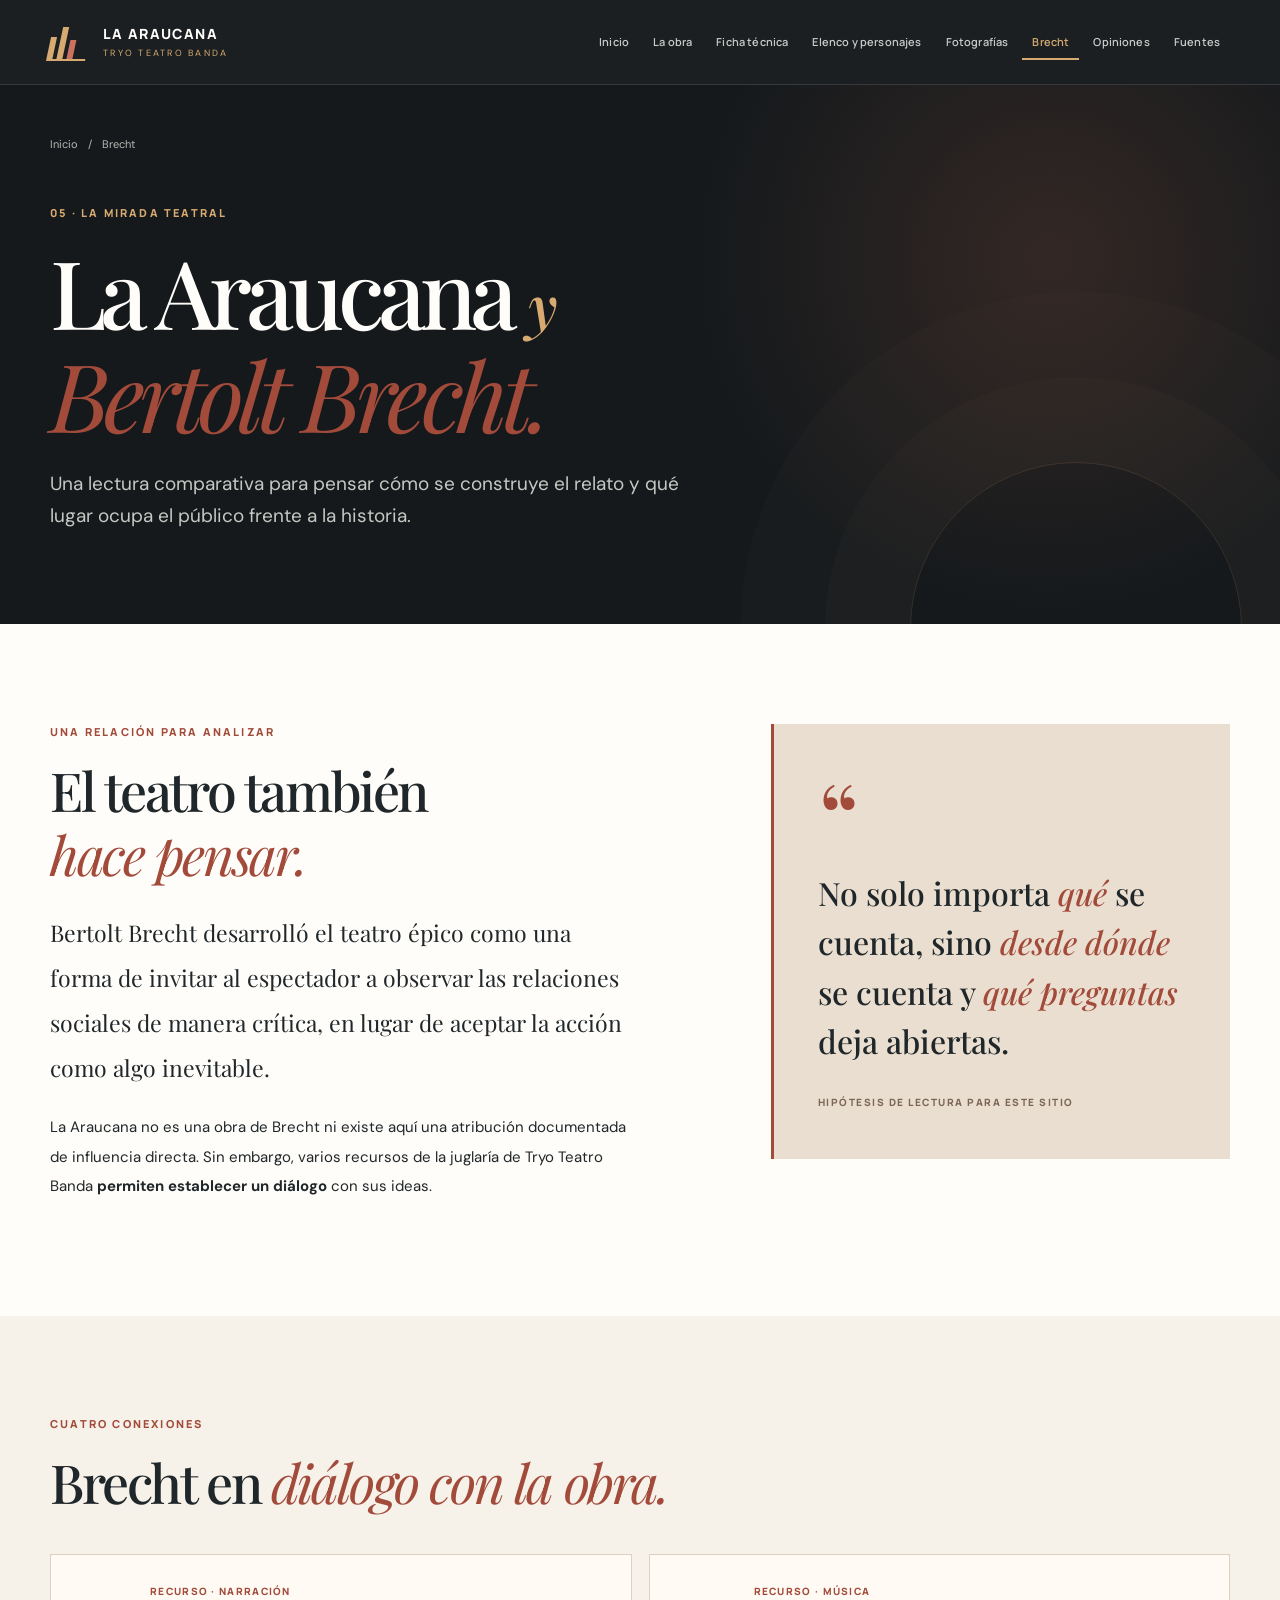
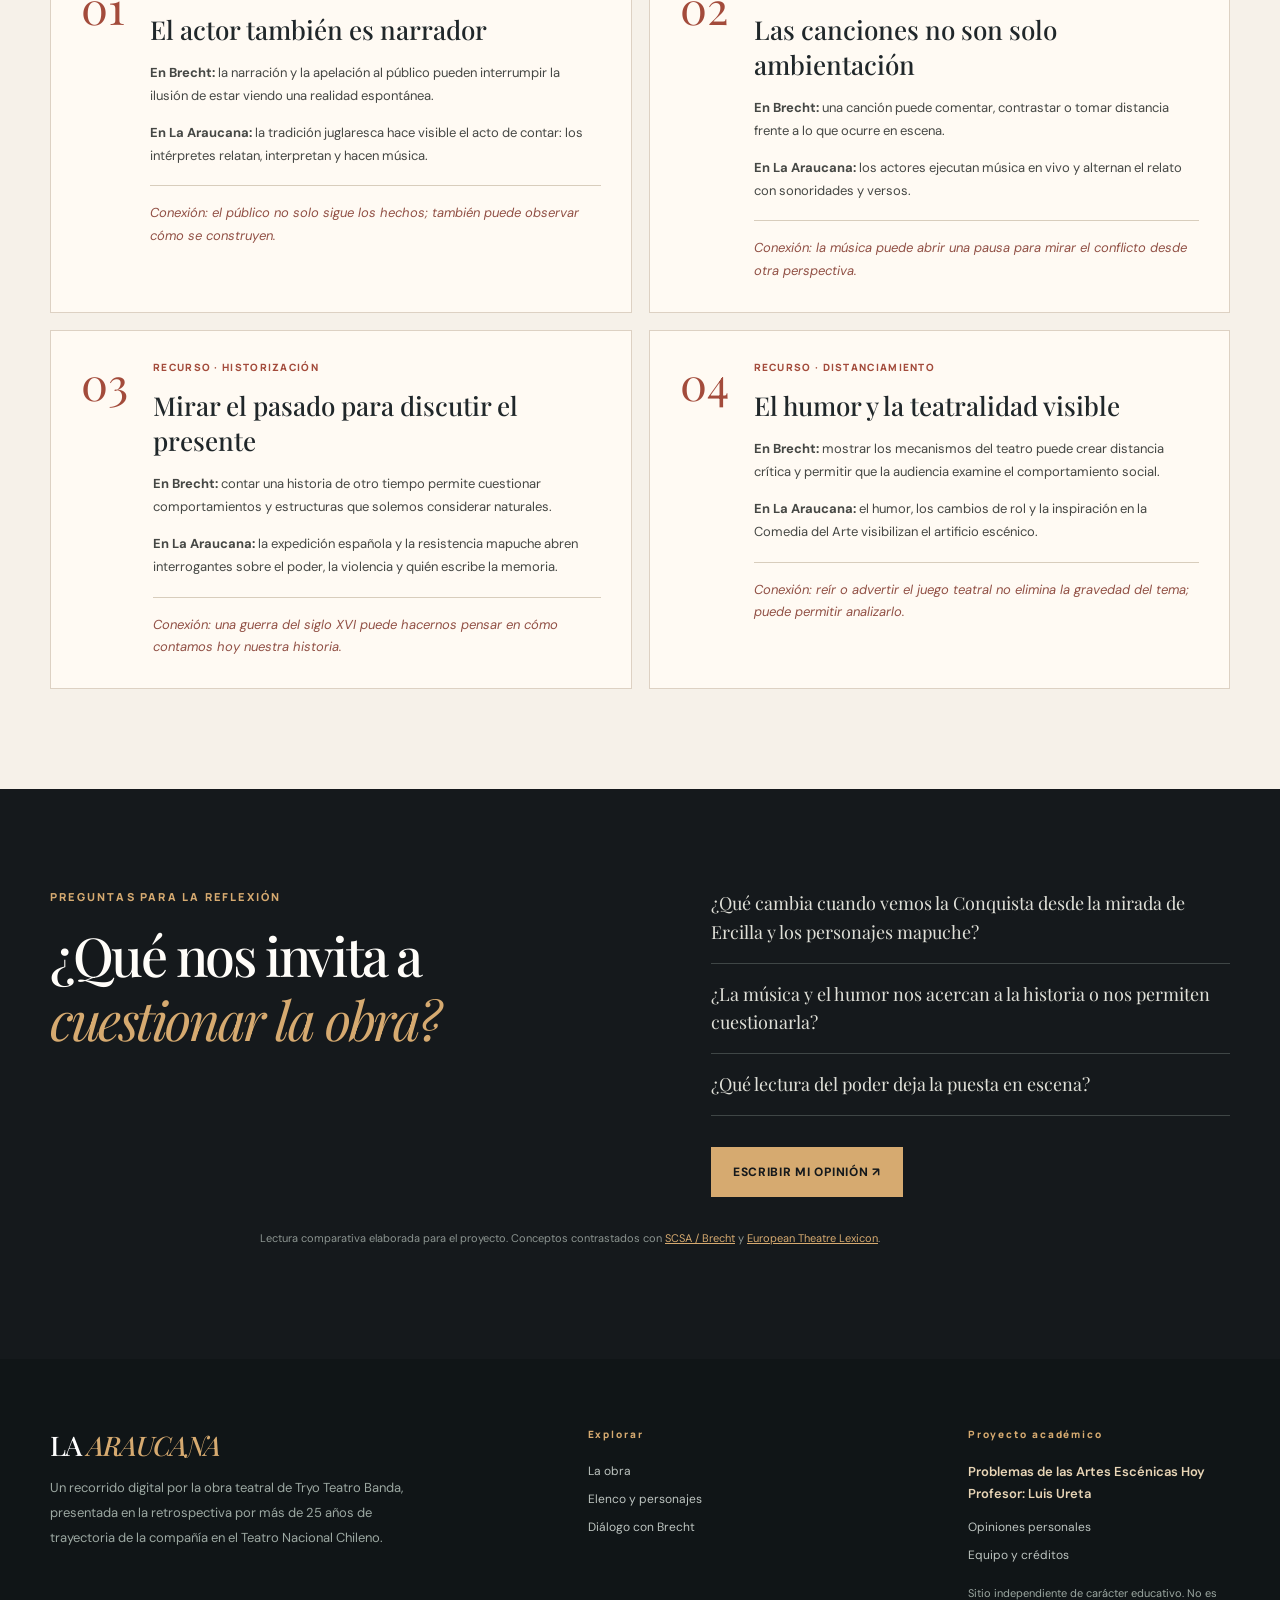
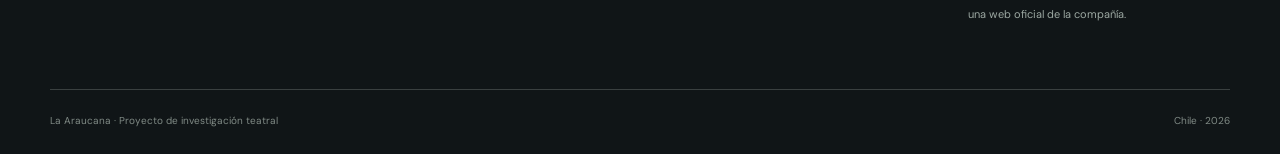
==== brecht.html @ 168eae2e "Initial commit via Netlify [skip ci]" ====
<!DOCTYPE html>
<html lang="es-CL">
<head>
  <meta charset="utf-8"><meta name="viewport" content="width=device-width, initial-scale=1">
  <meta name="description" content="Comparación entre La Araucana, la juglaría contemporánea y el teatro épico de Bertolt Brecht.">
  <meta name="theme-color" content="#15191c">
  <title>La obra y Brecht · La Araucana | Tryo Teatro Banda</title>
  <link rel="icon" href="assets/favicon.svg" type="image/svg+xml">
  <link rel="preconnect" href="https://fonts.googleapis.com">
  <link rel="preconnect" href="https://fonts.gstatic.com" crossorigin>
  <link href="https://fonts.googleapis.com/css2?family=DM+Sans:wght@400;500;600;700&family=Manrope:wght@400;500;600;700;800&family=Playfair+Display:wght@400;500;600;700;800&display=swap" rel="stylesheet">
  <link rel="stylesheet" href="css/styles.css">
</head>
<body data-page="brecht">
  <div class="scroll-progress" id="progress"></div>
  <a href="#principal" class="skip">Saltar al contenido</a>
  <header class="topbar">
    <div class="topbar-inner wrap">
      <a class="brand" href="index.html" aria-label="La Araucana, volver a inicio"><span class="mark" aria-hidden="true"><span></span><span></span><span></span></span><span class="brand-text"><strong>LA ARAUCANA</strong><small>TRYO TEATRO BANDA</small></span></a>
      <button class="menu-toggle" aria-label="Abrir navegación" aria-expanded="false" aria-controls="site-nav"><span></span><span></span><span></span></button>
      <nav class="site-nav" id="site-nav" aria-label="Navegación principal"><a href="index.html" class="nav-link ">Inicio</a><a href="obra.html" class="nav-link ">La obra</a><a href="ficha.html" class="nav-link ">Ficha técnica</a><a href="elenco.html" class="nav-link ">Elenco y personajes</a><a href="galeria.html" class="nav-link ">Fotografías</a><a href="brecht.html" class="nav-link is-active">Brecht</a><a href="opiniones.html" class="nav-link ">Opiniones</a><a href="fuentes.html" class="nav-link ">Fuentes</a></nav>
    </div>
  </header>
  <main id="principal">
<section class="page-banner"><div class="wrap"><div class="breadcrumb"><a href="index.html">Inicio</a><span>/</span> Brecht</div><div class="kicker gold">05 · LA MIRADA TEATRAL</div><h1 class="page-title">La Araucana <span class="small-and">y</span><br><em>Bertolt Brecht.</em></h1><p class="page-intro">Una lectura comparativa para pensar cómo se construye el relato y qué lugar ocupa el público frente a la historia.</p></div></section>
<section class="section section-light"><div class="wrap content-2col"><div><div class="kicker">UNA RELACIÓN PARA ANALIZAR</div><h2 class="display">El teatro también<br><em>hace pensar.</em></h2><p class="large-copy">Bertolt Brecht desarrolló el teatro épico como una forma de invitar al espectador a observar las relaciones sociales de manera crítica, en lugar de aceptar la acción como algo inevitable.</p><p>La Araucana no es una obra de Brecht ni existe aquí una atribución documentada de influencia directa. Sin embargo, varios recursos de la juglaría de Tryo Teatro Banda <strong>permiten establecer un diálogo</strong> con sus ideas.</p></div><div class="quote-panel"><div class="quote-glyph">“</div><p>No solo importa <em>qué</em> se cuenta, sino <em>desde dónde</em> se cuenta y <em>qué preguntas</em> deja abiertas.</p><span>HIPÓTESIS DE LECTURA PARA ESTE SITIO</span></div></div></section>
<section class="section section-parchment"><div class="wrap"><div class="kicker">CUATRO CONEXIONES</div><h2 class="display">Brecht en <em>diálogo con la obra.</em></h2><div class="brecht-stack">
<article class="brecht-card"><div class="brecht-index">01</div><div><div class="tag">RECURSO · NARRACIÓN</div><h3>El actor también es narrador</h3><p><strong>En Brecht:</strong> la narración y la apelación al público pueden interrumpir la ilusión de estar viendo una realidad espontánea.</p><p><strong>En La Araucana:</strong> la tradición juglaresca hace visible el acto de contar: los intérpretes relatan, interpretan y hacen música.</p><div class="interpretation">Conexión: el público no solo sigue los hechos; también puede observar cómo se construyen.</div></div></article>
<article class="brecht-card"><div class="brecht-index">02</div><div><div class="tag">RECURSO · MÚSICA</div><h3>Las canciones no son solo ambientación</h3><p><strong>En Brecht:</strong> una canción puede comentar, contrastar o tomar distancia frente a lo que ocurre en escena.</p><p><strong>En La Araucana:</strong> los actores ejecutan música en vivo y alternan el relato con sonoridades y versos.</p><div class="interpretation">Conexión: la música puede abrir una pausa para mirar el conflicto desde otra perspectiva.</div></div></article>
<article class="brecht-card"><div class="brecht-index">03</div><div><div class="tag">RECURSO · HISTORIZACIÓN</div><h3>Mirar el pasado para discutir el presente</h3><p><strong>En Brecht:</strong> contar una historia de otro tiempo permite cuestionar comportamientos y estructuras que solemos considerar naturales.</p><p><strong>En La Araucana:</strong> la expedición española y la resistencia mapuche abren interrogantes sobre el poder, la violencia y quién escribe la memoria.</p><div class="interpretation">Conexión: una guerra del siglo XVI puede hacernos pensar en cómo contamos hoy nuestra historia.</div></div></article>
<article class="brecht-card"><div class="brecht-index">04</div><div><div class="tag">RECURSO · DISTANCIAMIENTO</div><h3>El humor y la teatralidad visible</h3><p><strong>En Brecht:</strong> mostrar los mecanismos del teatro puede crear distancia crítica y permitir que la audiencia examine el comportamiento social.</p><p><strong>En La Araucana:</strong> el humor, los cambios de rol y la inspiración en la Comedia del Arte visibilizan el artificio escénico.</p><div class="interpretation">Conexión: reír o advertir el juego teatral no elimina la gravedad del tema; puede permitir analizarlo.</div></div></article>
</div></div></section>
<section class="section section-dark"><div class="wrap analysis-banner"><div><div class="kicker gold">PREGUNTAS PARA LA REFLEXIÓN</div><h2 class="display white">¿Qué nos invita a<br><em>cuestionar la obra?</em></h2></div><div class="discussion-questions"><p>¿Qué cambia cuando vemos la Conquista desde la mirada de Ercilla y los personajes mapuche?</p><p>¿La música y el humor nos acercan a la historia o nos permiten cuestionarla?</p><p>¿Qué lectura del poder deja la puesta en escena?</p><a class="button button-gold" href="opiniones.html">Escribir mi opinión ↗</a></div></div><p class="wrap section-footnote">Lectura comparativa elaborada para el proyecto. Conceptos contrastados con <a href="https://k10outline.scsa.wa.edu.au/home/teaching/curriculum-browser/the-arts/arts-overview/glossary/processes-developed-by-brecht" target="_blank" rel="noopener noreferrer">SCSA / Brecht</a> y <a href="https://europeantheatrelexicon.mimesisjournals.com/european_theatre_lexicon_item_detail.php?item_id=122" target="_blank" rel="noopener noreferrer">European Theatre Lexicon</a>.</p></section>
</main>
  <footer class="footer">
    <div class="wrap footer-grid">
      <div><div class="footer-brand">LA <em>ARAUCANA</em></div><p>Un recorrido digital por la obra teatral de Tryo Teatro Banda, presentada en la retrospectiva por más de 25 años de trayectoria de la compañía en el Teatro Nacional Chileno.</p></div>
      <div><div class="footer-eyebrow">Explorar</div><a href="obra.html">La obra</a><a href="elenco.html">Elenco y personajes</a><a href="brecht.html">Diálogo con Brecht</a></div>
      <div><div class="footer-eyebrow">Proyecto académico</div><p class="footer-course">Problemas de las Artes Escénicas Hoy<br>Profesor: Luis Ureta</p><a href="opiniones.html">Opiniones personales</a><a href="fuentes.html#equipo">Equipo y créditos</a><p class="footer-small">Sitio independiente de carácter educativo. No es una web oficial de la compañía.</p></div>
    </div><div class="wrap footer-bottom"><span>La Araucana · Proyecto de investigación teatral</span><span>Chile · 2026</span></div>
  </footer>
  <script defer src="js/main.js"></script>
</body></html>
---- css/styles.css ----
:root{--dark:#15191c;--dark2:#20272a;--dark3:#292e30;--paper:#f6f1e9;--white:#fffdf9;--pale:#ede5d8;--gold:#d6aa70;--red:#a34b3b;--red-light:#cb7160;--ink:#20272a;--muted:#686865;--border:#d8cdbc;--border-dark:#444848;--font-body:'DM Sans',system-ui,-apple-system,sans-serif;--font-heading:'Playfair Display',Georgia,serif;--font-display:'Manrope',system-ui,sans-serif}
*{box-sizing:border-box}html{scroll-behavior:smooth}body{margin:0;font:400 15px/1.75 var(--font-body);color:var(--ink);background:var(--paper);-webkit-font-smoothing:antialiased}a{color:inherit;text-decoration:none}a:focus-visible,button:focus-visible,input:focus-visible,textarea:focus-visible,select:focus-visible{outline:3px solid var(--gold);outline-offset:3px}button,input,textarea,select{font:inherit}button{cursor:pointer}img{max-width:100%;display:block}.wrap{width:min(1180px,calc(100% - 64px));margin-inline:auto}.skip{position:absolute;top:-100px;left:20px;z-index:999;color:#fff;background:var(--red);padding:8px 16px}.skip:focus{top:12px}.scroll-progress{position:fixed;top:0;left:0;height:3px;width:0;background:var(--gold);z-index:9999;pointer-events:none}.topbar{position:sticky;top:0;z-index:100;background:rgba(20,24,27,.97);color:var(--white);border-bottom:1px solid rgba(255,255,255,.12);backdrop-filter:blur(20px)}.topbar-inner{min-height:84px;display:flex;align-items:center;justify-content:space-between;gap:30px}.brand{display:flex;align-items:center;gap:14px;flex-shrink:0}.brand-text{display:flex;flex-direction:column;line-height:1.15;letter-spacing:.09em}.brand-text strong{font-family:var(--font-display);font-weight:800;font-size:14px}.brand-text small{font-size:9px;color:var(--gold);letter-spacing:.25em;margin-top:6px}.mark{height:38px;width:39px;position:relative;display:flex;align-items:flex-end;gap:4px;border-bottom:2px solid var(--gold);transform:skew(-12deg)}.mark span{width:6px;background:var(--gold);height:22px}.mark span:nth-child(2){height:32px}.mark span:nth-child(3){height:19px;background:var(--red-light)}.site-nav{display:flex;gap:4px;align-items:center;flex-wrap:wrap;justify-content:flex-end}.nav-link{font:600 11px/1.2 var(--font-display);padding:11px 10px;letter-spacing:.015em;color:#c8cbc8;transition:.2s}.nav-link:hover,.nav-link.is-active{color:var(--gold)}.nav-link.is-active{box-shadow:inset 0 -2px var(--gold)}.menu-toggle{display:none;background:none;border:0;padding:12px}.menu-toggle span{display:block;background:#f8efe4;width:25px;height:2px;margin:5px}
.section{padding:100px 0}.section-light{background:var(--white)}.section-parchment{background:var(--paper)}.section-dark{background:var(--dark);color:var(--white)}.kicker,.eyebrow{font:800 11px/1.4 var(--font-display);letter-spacing:.2em;text-transform:uppercase;color:var(--red);margin-bottom:19px}.kicker.gold{color:var(--gold)}.display{font:500 clamp(34px,4.2vw,59px)/1.18 var(--font-heading);letter-spacing:-.045em;margin:0 0 26px}.display em,.page-title em{font-weight:400;color:var(--red);font-style:italic}.display.white{color:var(--white)}.display.white em{color:var(--gold)}.lead{font-size:22px;line-height:1.65;font-family:var(--font-heading);margin-top:0}.large-copy{font:400 23px/1.55 var(--font-heading);margin-top:0}.section p{max-width:760px}.section-lead{font-size:17px;line-height:1.8;color:var(--muted);max-width:755px;margin:0 0 35px}.section-dark .section-lead{color:#abb1af}.text-link{display:inline-flex;align-items:center;gap:12px;font-weight:800;font-size:12px;letter-spacing:.08em;text-transform:uppercase;border-bottom:1px solid var(--red);padding-bottom:10px;margin-top:17px}.text-link span{color:var(--red);font-size:20px}.button{display:inline-flex;align-items:center;justify-content:space-between;gap:28px;min-height:50px;padding:13px 21px;font-weight:800;font-size:12px;text-transform:uppercase;letter-spacing:.06em;transition:transform .2s,background .2s;border:1px solid transparent;white-space:nowrap}.button:hover{transform:translateY(-3px)}.button span{font-size:17px}.button-gold{background:var(--gold);color:#15191c}.button-gold:hover{background:#e5c194}.button-red{background:var(--red);color:#fff}.button-red:hover{background:#853a30}.button-outline{color:#fff;border-color:#8b897f;background:transparent}.button-outline:hover{border-color:var(--gold);color:var(--gold)}.fade-up{animation:fadeup .85s ease both;animation-delay:var(--delay,0ms)}@keyframes fadeup{from{transform:translateY(20px);opacity:0}to{transform:none;opacity:1}}
/* HERO */
.hero{background:var(--dark);color:var(--white);overflow:hidden;position:relative}.hero-pattern{position:absolute;inset:0;background:radial-gradient(circle at 70% 41%,rgba(179,86,61,.16),transparent 42%),linear-gradient(90deg,rgba(215,180,125,.028) 1px,transparent 1px);background-size:auto,80px 80px;opacity:.7;pointer-events:none}.hero-grid{position:relative;display:grid;grid-template-columns:1fr .93fr;align-items:center;gap:48px;min-height:690px;padding-top:65px;padding-bottom:80px}.hero-copy{padding:24px 0}.eyebrow{color:var(--gold);display:flex;align-items:center;gap:11px;letter-spacing:.15em;font-size:10px}.line-dot{width:18px;height:2px;background:var(--red-light);display:inline-block}.hero h1{font:400 clamp(66px,8.7vw,123px)/1.04 var(--font-heading);letter-spacing:-.075em;margin:25px 0 29px}.hero h1 em{display:block;font-style:italic;color:var(--gold);font-weight:400}.heading-rule{display:block;width:80px;height:2px;background:var(--red-light);margin-top:35px}.hero-subtitle{font:500 clamp(25px,3vw,36px)/1.4 var(--font-heading);margin:0 0 18px;letter-spacing:-.025em}.hero-subtitle i{color:#e0b883}.hero-text{color:#c4c7c4;font-size:15px;max-width:510px;line-height:1.95}.hero-text strong{color:#fff;font-weight:500}.hero-actions{display:flex;gap:13px;flex-wrap:wrap;margin-top:32px}.hero-meta{display:flex;align-items:center;gap:20px;color:#b9aaa0;font:700 10px var(--font-display);letter-spacing:.11em;margin-top:51px}.meta-divider{height:3px;width:3px;border-radius:50%;background:var(--gold)}.hero-art{min-width:0;align-self:center}.art-frame{height:560px;position:relative;border:1px solid #755c4b;overflow:hidden;background:radial-gradient(ellipse at 60% 38%,#726049 0%,#41342f 30%,#1b2325 70%);box-shadow:24px 24px 0 -12px #262e30,25px 25px 0 -12px #916d4e}.art-frame img{position:absolute;width:100%;height:100%;object-fit:cover;object-position:center;filter:saturate(.75) contrast(1.05)}.art-overlay{position:absolute;inset:0;background:linear-gradient(0deg,rgba(6,9,11,.95),transparent 42%,rgba(6,9,11,.23))}.art-grain{position:absolute;inset:0;background-image:repeating-linear-gradient(90deg,transparent 0,transparent 3px,rgba(255,255,255,.01) 4px);z-index:1;pointer-events:none}.art-vertical{position:absolute;top:30px;left:21px;writing-mode:vertical-rl;transform:rotate(180deg);letter-spacing:.2em;font:700 10px var(--font-display);color:#e4cead;z-index:2}.art-caption{position:absolute;bottom:26px;left:32px;right:20px;font:600 34px/1.2 var(--font-heading);color:#f5eee0;z-index:2}.art-caption span{display:block;font:700 10px var(--font-display);letter-spacing:.18em;color:var(--gold);margin-top:7px}.art-corner{color:#9e9e98;margin-top:25px;font-size:10px}.hero-bottom{position:relative;border-top:1px solid #3c4141}.hero-bottom-inner{display:flex;align-items:center;justify-content:space-between;min-height:62px;color:#9ba09b;font:700 10px var(--font-display);letter-spacing:.18em}.scroll-arrow{color:var(--gold);font-size:23px}.intro-grid{display:grid;grid-template-columns:1fr 1fr;gap:10%;align-items:start}.intro-grid>div:last-child{padding-top:5px}.intro-grid p:not(.lead){color:#646763;line-height:1.95}.section-head{display:flex;align-items:end;justify-content:space-between;gap:20px;margin-bottom:35px}.section-head .display{margin-bottom:0}.side-note{color:#909b9a;font:700 10px var(--font-display);letter-spacing:.12em}.feature-grid{display:grid;grid-template-columns:repeat(4,1fr);gap:12px}.feature-card{border:1px solid #3d4644;padding:27px 23px 24px;min-height:315px;display:flex;flex-direction:column;position:relative;transition:background .2s,border-color .2s,transform .2s}.feature-card:hover{background:#252e2f;border-color:var(--gold);transform:translateY(-4px)}.feature-number{color:#a7aaa4;font:700 11px var(--font-display)}.feature-symbol{display:block;color:var(--gold);font-size:38px;margin-top:23px}.feature-card h3{font:500 23px var(--font-heading);margin:7px 0 7px}.feature-card p{color:#afb6b1;margin:0 0 20px;font-size:13px}.feature-arrow{color:var(--gold);font:700 11px var(--font-display);letter-spacing:.07em;text-transform:uppercase;margin-top:auto}.poster-strip{display:grid;grid-template-columns:1.2fr .8fr;gap:70px;align-items:center}.poster-quote{padding:34px 0;position:relative}.poster-quote>span{position:absolute;font:100px var(--font-heading);color:var(--red);opacity:.45;top:-5px}.poster-quote p{font:500 clamp(27px,4.2vw,60px)/1.25 var(--font-heading);padding-left:15px;position:relative}.poster-quote small{font:800 11px var(--font-display);letter-spacing:.16em;color:var(--red)}.poster-aside{border-left:1px solid var(--border);padding-left:40px}.poster-aside p{line-height:1.85}.muted{color:var(--muted)}
/* PAGE */
.page-banner{background:radial-gradient(circle at 82% 32%,rgba(174,99,71,.20),transparent 32%),var(--dark);color:var(--white);padding:50px 0 91px;position:relative;overflow:hidden}.page-banner:after{content:"";position:absolute;width:330px;height:330px;border:1px solid rgba(214,170,112,.16);border-radius:50%;right:3%;bottom:-170px;box-shadow:0 0 0 85px rgba(214,170,112,.024),0 0 0 170px rgba(214,170,112,.017);pointer-events:none}.breadcrumb{font-size:11px;color:#b5b9b4;display:flex;gap:10px;align-items:center;margin-bottom:51px}.breadcrumb a:hover{color:var(--gold)}.page-title{font:500 clamp(55px,7.4vw,100px)/1.09 var(--font-heading);letter-spacing:-.065em;margin:0 0 22px;max-width:970px}.accent-dot{color:var(--gold)}.small-and{font-style:italic;color:var(--gold);font-size:.65em}.page-intro{font:400 19px/1.7 var(--font-body);max-width:660px;color:#c4c9c3;margin:0}.content-2col{display:grid;grid-template-columns:1.06fr .84fr;gap:12%;align-items:start}.content-2col p{line-height:1.95}.info-panel{background:#f4ebdd;padding:37px 35px;border-top:3px solid var(--red);box-shadow:12px 12px 0 #e6dac8}.panel-title{font:800 11px var(--font-display);letter-spacing:.19em;color:var(--red);margin-bottom:20px}.fact-row{display:flex;justify-content:space-between;gap:20px;padding:14px 0;border-bottom:1px solid #d4c6b7}.fact-row span{font-size:12px;color:#7b736b;max-width:44%}.fact-row strong{font-size:13px;font-weight:700;text-align:right;max-width:58%}.inline-source{font-size:11px;color:var(--red);display:block;margin-top:25px}.timeline{max-width:920px;margin:56px auto 0;border-left:1px solid #c8b5a2}.timeline-item{display:grid;grid-template-columns:90px 1fr;gap:20px;margin-left:-27px;margin-bottom:38px}.timeline-item:last-child{margin-bottom:0}.time-point{height:53px;width:53px;display:grid;place-items:center;border-radius:50%;background:var(--red);color:#fff;font:800 13px var(--font-display)}.timeline-item h3{margin:0 0 7px;font:500 24px var(--font-heading)}.timeline-item p{margin:0;color:#64645d}.three-grid{display:grid;grid-template-columns:repeat(3,1fr);gap:16px;margin-top:42px}.dark-tile{border-top:1px solid #79634a;padding:28px 20px 10px 0}.dark-tile>span{font-size:12px;font-weight:700;color:var(--gold)}.dark-tile h3{font:500 29px var(--font-heading);margin:18px 0 12px}.dark-tile p{color:#afb6b1;line-height:1.8}.end-cta{border-top:1px solid #3f4444;margin-top:52px;padding-top:30px;display:flex;align-items:center;justify-content:space-between;gap:20px}.end-cta>span{font:400 22px var(--font-heading)}
/* FICHA */
.stats-grid{display:grid;grid-template-columns:repeat(4,1fr);gap:14px}.stat-card{background:var(--paper);border-top:3px solid var(--red);padding:26px 22px;min-height:160px}.stat-card span,.stat-card small{display:block;font:700 10px var(--font-display);letter-spacing:.1em;color:var(--muted)}.stat-card strong{display:block;font:500 clamp(22px,2.1vw,32px) var(--font-heading);margin:14px 0 9px}.stat-card small{line-height:1.6;letter-spacing:0}.credits-grid{display:grid;grid-template-columns:repeat(2,1fr);gap:13px;margin-top:37px}.credit-box{border:1px solid var(--border);background:rgba(255,255,255,.3);min-height:127px;padding:25px 24px}.credit-box span{display:block;font:800 10px var(--font-display);letter-spacing:.16em;color:var(--red);margin-bottom:13px}.credit-box strong{font:500 21px/1.5 var(--font-heading)}.source-note{margin-top:30px;border-left:3px solid var(--red);padding:15px 18px;background:#e9dfd1;font-size:13px;line-height:1.8;color:#625e58}.source-note a{color:var(--red);text-decoration:underline;text-underline-offset:3px}.tech-grid{display:grid;grid-template-columns:repeat(4,1fr);gap:13px;margin-top:38px}.tech-card{background:#232a2c;padding:28px 22px;border:1px solid #3d4140}.tech-icon{font:32px var(--font-heading);color:var(--gold)}.tech-card h3{font:500 22px var(--font-heading);margin:21px 0 10px}.tech-card p{font-size:13px;color:#b8bfba}.section-footnote{color:#8c9591;font-size:11px;margin-top:32px}.section-footnote a{color:var(--gold);text-decoration:underline}
/* ELENCO */
.performer-grid{display:grid;grid-template-columns:repeat(5,minmax(0,1fr));gap:12px}.performer-card{background:var(--paper);padding:22px 16px 27px;border-bottom:3px solid var(--red);min-height:258px}.performer-monogram{width:70px;height:70px;border-radius:50%;background:#e9d6c1;display:grid;place-items:center;font:500 25px var(--font-heading);color:#905043;margin-bottom:26px}.performer-tag{font:800 9px var(--font-display);letter-spacing:.12em;color:var(--red)}.performer-card h3{font:500 22px/1.3 var(--font-heading);margin:10px 0}.performer-card p{font-size:12px;color:var(--muted)}.character-grid{display:grid;grid-template-columns:repeat(2,1fr);gap:13px;margin-top:33px}.character-card{border:1px solid var(--border);display:flex;gap:22px;padding:27px;background:rgba(255,255,255,.35)}.char-number{font:500 29px var(--font-heading);color:var(--red);opacity:.75;min-width:38px}.char-role{color:var(--red);font:800 10px var(--font-display);letter-spacing:.1em;text-transform:uppercase}.character-card h3{font:500 27px var(--font-heading);margin:7px 0}.character-card p{font-size:13px;color:#64645d;margin:0}.small-muted{color:var(--muted);font-size:12px;margin-top:27px}.small-muted a{color:var(--red);text-decoration:underline}.centered-cta{text-align:center}.centered-cta p{max-width:650px;margin:0 auto 28px;color:#b9c1ba}.centered-cta .display{margin-bottom:22px}
/* PHOTOS */
.gallery-grid{display:grid;grid-template-columns:1.2fr 1fr;gap:25px;margin-top:38px}.gallery-figure{margin:0;min-width:0}.gallery-button{background:none;border:0;padding:0;display:block;width:100%;text-align:left}.photo-wrap{position:relative;overflow:hidden;background:radial-gradient(circle at 65% 35%,#776148,#2a2a29 70%);height:385px}.gallery-featured .photo-wrap{height:385px}.photo-wrap img{height:100%;width:100%;object-fit:cover;transition:transform .3s}.gallery-button:hover img{transform:scale(1.04)}.zoom-corner{position:absolute;bottom:0;right:0;background:var(--gold);padding:13px 19px;font:800 10px var(--font-display);letter-spacing:.12em;color:var(--dark)}.gallery-figure figcaption{display:flex;flex-direction:column;gap:5px;padding:19px 0}.gallery-figure figcaption span{font:800 11px var(--font-display);color:var(--red);letter-spacing:.12em}.gallery-figure figcaption strong{font:500 22px var(--font-heading)}.gallery-figure figcaption small{font-size:11px;color:#746d64;line-height:1.7}.gallery-figure figcaption a{color:var(--red);text-decoration:underline}.resource-grid{display:grid;grid-template-columns:repeat(3,1fr);gap:13px;margin-top:38px}.resource-card{background:#fffaf1;padding:26px;border:1px solid var(--border);transition:transform .2s,border-color .2s}.resource-card:hover{transform:translateY(-3px);border-color:var(--red)}.resource-card span{font:800 10px var(--font-display);letter-spacing:.12em;color:var(--red)}.resource-card h3{font:500 25px var(--font-heading);margin:24px 0 10px}.resource-card p{font-size:13px;color:var(--muted);min-height:65px}.resource-card strong{font-size:12px;color:var(--red)}.lightbox[hidden]{display:none}.lightbox{position:fixed;inset:0;background:rgba(0,0,0,.94);z-index:500;display:flex;flex-direction:column;align-items:center;justify-content:center;padding:6vh 5vw}.lightbox img{max-height:75vh;max-width:90vw;object-fit:contain;box-shadow:0 0 0 1px #4a4a47}.lightbox-caption{color:#f6e9d8;text-align:center;margin-top:18px;max-width:640px;font-size:12px}.lightbox-close{position:absolute;right:27px;top:20px;background:transparent;color:#fff;border:1px solid #747474;width:40px;height:40px}
/* BRECHT */
.quote-panel{background:#e9decf;padding:45px 44px;border-left:3px solid var(--red)}.quote-glyph{color:var(--red);font:100px/0.6 var(--font-heading);margin-top:17px}.quote-panel p{font:500 clamp(22px,2.6vw,32px)/1.55 var(--font-heading);margin:22px 0}.quote-panel p em{color:var(--red)}.quote-panel span{font:800 10px var(--font-display);letter-spacing:.15em;color:#7c6658}.brecht-stack{display:grid;grid-template-columns:repeat(2,1fr);gap:17px;margin-top:40px}.brecht-card{display:flex;align-items:flex-start;gap:25px;background:#fffaf3;padding:29px 30px;border:1px solid #ddd1c3}.brecht-index{font:400 45px var(--font-heading);color:var(--red);line-height:1}.tag{font:800 10px var(--font-display);letter-spacing:.13em;color:var(--red)}.brecht-card h3{font:500 26px var(--font-heading);margin:14px 0}.brecht-card p{font-size:13px;line-height:1.8;color:#454744}.interpretation{border-top:1px solid var(--border);padding-top:16px;margin-top:18px;color:#915045;font-size:13px;font-style:italic}.analysis-banner{display:grid;grid-template-columns:1fr 1fr;gap:12%}.discussion-questions p{font:400 18px/1.6 var(--font-heading);padding:0 0 16px;border-bottom:1px solid #3f4646;margin:0 0 16px;color:#e0e0d8}.discussion-questions .button{margin-top:15px}
/* OPINIONS */
.opinion-top{display:grid;grid-template-columns:1.1fr .65fr;gap:12%;align-items:center;margin-bottom:40px}.opinion-side{background:#f0e4d7;padding:28px 32px;border-left:3px solid var(--red)}.opinion-side-num{color:var(--red);font-size:35px}.opinion-side strong{font:500 21px var(--font-heading)}.opinion-side p{font-size:13px;color:var(--muted)}.opinion-workspace{display:grid;grid-template-columns:1.1fr .75fr;gap:18px;align-items:start}.opinion-form{background:var(--paper);border:1px solid var(--border);padding:36px}.form-heading{display:flex;align-items:center;gap:14px;margin-bottom:22px}.number-round{width:35px;height:35px;display:grid;place-items:center;background:var(--red);color:#fff;font-size:11px;font-weight:800;border-radius:50%}.form-heading h3{font:500 27px var(--font-heading);margin:0}.opinion-form label{display:block;font-size:12px;font-weight:800;margin:18px 0 8px;color:#383c3a}.opinion-form input,.opinion-form select,.opinion-form textarea{width:100%;background:#fffdfa;color:#262928;border:1px solid #cfc1b0;border-radius:0;padding:13px 14px;outline-offset:-1px}.opinion-form textarea{resize:vertical;min-height:175px}.form-bottom{display:flex;justify-content:space-between;align-items:center;gap:12px;margin-top:17px}.form-bottom span{font-size:11px;color:var(--muted)}.form-status{font-size:12px;color:#476a4b;min-height:20px}.opinion-steps{padding:35px;background:#20272a;color:#fff}.opinion-steps h3{font:500 26px/1.35 var(--font-heading)}.opinion-steps ol{padding-left:23px}.opinion-steps li{padding:11px 0;color:#d5d6d2;border-bottom:1px solid #3e4545;font-size:13px}.important-box{margin-top:29px;background:#32383a;border-left:2px solid var(--gold);padding:17px}.important-box strong{color:var(--gold);font-size:12px}.important-box p{font-size:12px;color:#bec4be;margin:8px 0 0}.published-heading{margin:95px 0 24px;display:flex;justify-content:space-between;align-items:end;gap:30px}.published-heading .display{margin:0}.editor-toolbar{display:flex;gap:8px;flex-wrap:wrap;justify-content:end}.mini-button{padding:10px 13px;border:1px solid #c5b5a2;background:transparent;color:#3b3e3e;font-weight:700;font-size:11px}.mini-button:hover{background:#f2e2d0}.mini-dark{background:#303c3f;border-color:#303c3f;color:white}.mini-dark:hover{background:#4b5758}.mini-label{display:inline-flex;align-items:center;cursor:pointer}.opinion-cards{display:grid;grid-template-columns:repeat(2,minmax(0,1fr));gap:17px}.opinion-card{padding:29px;background:var(--paper);border:1px solid #d8ccbf;position:relative;min-height:222px}.opinion-card.placeholder{border:1px dashed #c7b5a1;background:transparent}.opinion-number{font:800 10px var(--font-display);color:var(--red);letter-spacing:.16em}.opinion-card h3{font:500 24px var(--font-heading);margin:16px 0 8px}.opinion-card p{font-size:13px;white-space:pre-wrap;overflow-wrap:anywhere;margin:14px 0}.opinion-card .topic{font:800 10px var(--font-display);color:#9a5648;letter-spacing:.1em;text-transform:uppercase}.opinion-actions{display:flex;gap:9px;margin-top:17px}.opinion-actions button{background:none;border:none;border-bottom:1px solid var(--red);padding:0;font-size:11px;color:var(--red)}.opinion-card.placeholder p{color:#8f8274}.privacy-note{font-size:12px;color:var(--muted);margin-top:19px}
/* SOURCES */
.sources-list{margin-top:40px}.source-item{display:grid;grid-template-columns:70px 1fr;gap:15px;padding:22px 10px;border-bottom:1px solid var(--border)}.source-item>span{font:500 26px var(--font-heading);color:var(--red)}.source-item strong{font:500 21px var(--font-heading)}.source-item p{font-size:13px;color:var(--muted);margin:5px 0}.source-item a{color:var(--red);font-size:12px;font-weight:800}.two-notes{display:grid;grid-template-columns:1fr 1fr;gap:45px;margin-top:30px}.two-notes p{line-height:1.9;color:#c2c6c0}.two-notes strong{color:var(--gold)}
/* FOOTER */
.footer{background:#101517;color:#bdc4c0;padding:68px 0 25px}.footer-grid{display:grid;grid-template-columns:1.6fr 1fr 1fr;gap:10%}.footer-brand{font:500 27px var(--font-heading);letter-spacing:-.04em;color:#fff}.footer-brand em{color:var(--gold)}.footer-grid p{font-size:13px;line-height:1.9;color:#9ca8a2;max-width:365px}.footer-eyebrow{color:var(--gold);font:800 10px var(--font-display);letter-spacing:.19em;margin-bottom:20px}.footer-grid a{display:block;font-size:12px;margin:7px 0}.footer-grid a:hover{color:var(--gold)}.footer-grid .footer-small{font-size:11px;margin-top:17px}.footer-bottom{border-top:1px solid #3a4040;margin-top:53px;padding-top:22px;display:flex;align-items:center;justify-content:space-between;gap:15px;font-size:10px;color:#808b86}
/* graceful fallback image indicator */
.img-failed{opacity:.08!important}.photo-wrap:has(.img-failed):after{content:'Fotografía disponible en la fuente original ↗';position:absolute;left:20px;top:40%;color:#faedd7;font:500 20px var(--font-heading);max-width:220px;pointer-events:none}.art-frame:has(.img-failed):after{content:'LA ARAUCANA';position:absolute;left:12%;top:38%;font:500 50px var(--font-heading);color:#d0ac79;opacity:.25;pointer-events:none}
@media(max-width:1130px){.topbar-inner{gap:15px}.nav-link{font-size:10px;padding:10px 7px}.hero-grid{gap:35px}.hero h1{font-size:clamp(60px,8vw,100px)}.feature-grid,.tech-grid{grid-template-columns:repeat(2,1fr)}.performer-grid{grid-template-columns:repeat(3,1fr)}}
@media(max-width:850px){.wrap{width:min(100% - 40px,700px)}.topbar-inner{min-height:70px}.menu-toggle{display:block}.site-nav{display:none;position:absolute;top:70px;left:0;right:0;padding:15px 20px 22px;background:#171b1e;border-top:1px solid #3a3f3f;box-shadow:0 14px 30px #0006;flex-direction:column;align-items:stretch}.site-nav.open{display:flex}.nav-link{font-size:13px;padding:12px 9px}.nav-link.is-active{box-shadow:inset 3px 0 var(--gold)}.hero-grid{grid-template-columns:1fr;min-height:auto;padding-top:54px;padding-bottom:55px}.hero h1{font-size:clamp(70px,11vw,100px)}.hero-art{max-width:580px}.art-frame{height:410px}.hero-meta{margin-top:30px}.intro-grid,.content-2col,.poster-strip,.analysis-banner,.opinion-top,.opinion-workspace{grid-template-columns:1fr;gap:35px}.section{padding:70px 0}.page-banner{padding:35px 0 65px}.breadcrumb{margin-bottom:36px}.page-title{font-size:clamp(50px,10vw,74px)}.feature-grid,.credits-grid,.brecht-stack{grid-template-columns:repeat(2,1fr)}.stats-grid{grid-template-columns:repeat(2,1fr)}.performer-grid{grid-template-columns:repeat(3,1fr)}.gallery-grid{grid-template-columns:1fr}.photo-wrap{height:380px}.resource-grid{grid-template-columns:1fr}.opinion-side{display:none}.published-heading{align-items:start;flex-direction:column}.editor-toolbar{justify-content:start}.footer-grid{grid-template-columns:1.6fr 1fr;gap:45px}.footer-grid>div:nth-child(3){grid-column:1/-1}.poster-aside{border-left:0;border-top:1px solid var(--border);padding-left:0;padding-top:25px}}
@media(max-width:560px){.wrap{width:calc(100% - 32px)}.section{padding:58px 0}.topbar-inner{min-height:67px}.site-nav{top:67px}.brand-text strong{font-size:13px}.brand-text small{font-size:8px}.hero-grid{gap:22px;padding-top:35px}.hero h1{font-size:clamp(65px,14vw,88px);margin-top:15px}.hero-subtitle{font-size:25px}.hero-actions{flex-direction:column}.hero-actions .button{width:100%}.hero-art{max-width:none}.art-frame{height:350px}.art-caption{font-size:27px}.hero-meta{font-size:9px;gap:10px;flex-wrap:wrap}.hero-bottom-inner{font-size:9px}.hero-bottom-inner>span:last-child{display:none}.display{font-size:39px}.page-title{font-size:clamp(47px,11vw,65px)}.page-intro{font-size:16px}.feature-grid,.tech-grid,.credits-grid,.brecht-stack,.character-grid,.opinion-cards,.two-notes{grid-template-columns:1fr}.feature-card{min-height:235px}.stats-grid{grid-template-columns:repeat(2,1fr)}.stat-card{padding:19px 16px;min-height:145px}.stat-card strong{font-size:22px}.performer-grid{grid-template-columns:repeat(2,1fr)}.performer-card{min-height:225px}.performer-card h3{font-size:19px}.performer-monogram{width:55px;height:55px;margin-bottom:15px}.character-card,.brecht-card{padding:20px;gap:17px}.brecht-index{font-size:36px}.source-item{grid-template-columns:39px 1fr}.section-head,.end-cta,.form-bottom{flex-direction:column;align-items:stretch}.end-cta .button{width:max-content}.opinion-form{padding:20px}.opinion-steps{padding:24px}.footer-grid{grid-template-columns:1fr;gap:27px}.footer-grid>div:nth-child(3){grid-column:auto}.footer-bottom{align-items:flex-start;flex-direction:column}.photo-wrap{height:295px}}
@media(prefers-reduced-motion:reduce){*,*:before,*:after{animation-duration:.01ms!important;scroll-behavior:auto!important;transition-duration:.01ms!important}}

/* PHOTOGRAPHS SUPPLIED FOR THIS PROJECT */
.gallery-grid-personal{grid-template-columns:repeat(2,minmax(0,1fr));gap:28px}
.gallery-grid-personal .photo-wrap-portrait{height:auto;aspect-ratio:3/4;background:#15191c}
.photo-wrap-portrait img{display:block;object-fit:cover;object-position:center}
.home-photo-section{display:grid;grid-template-columns:minmax(260px,.8fr) minmax(0,1.2fr);align-items:center;gap:8%}
.home-photo-grid{display:grid;grid-template-columns:1fr 1fr;gap:14px}
.home-photo-grid a{display:block;overflow:hidden;background:#1c1c1c;aspect-ratio:3/4}
.home-photo-grid img{width:100%;height:100%;display:block;object-fit:cover;transition:transform .3s}
.home-photo-grid a:hover img{transform:scale(1.045)}
.anniversary-band{background:#20272a;color:#eae6df;padding:64px 0}
.anniversary-grid{display:grid;grid-template-columns:1fr 2.4fr;gap:8%;align-items:center}
.anniversary-number{display:block;font:500 clamp(78px,10vw,150px)/.95 var(--font-heading);color:var(--gold)}
.anniversary-label{text-transform:uppercase;letter-spacing:.15em;font:700 11px var(--font-display);color:#e5d9c6}
.anniversary-grid h2{font:500 clamp(28px,3.5vw,45px)/1.2 var(--font-heading);margin:0 0 14px}
.anniversary-grid p{font-size:14px;line-height:1.85;color:#d6d8d2}
.anniversary-grid a{display:inline-block;margin-top:12px;color:var(--gold);font-weight:700;font-size:12px}
@media(max-width:850px){.home-photo-section{grid-template-columns:1fr;gap:28px}.anniversary-grid{grid-template-columns:1fr 2fr;gap:5%}}
@media(max-width:560px){.gallery-grid-personal{grid-template-columns:1fr;gap:16px}.gallery-grid-personal .photo-wrap-portrait{height:auto}.anniversary-grid{grid-template-columns:1fr;gap:26px}.anniversary-number{font-size:82px}}
.button-dark{background:var(--dark);color:var(--white)}.button-dark:hover{background:#394649}

/* VERSION 3: grupo academico, opiniones diferenciadas y fotografias acreditadas */
.footer-course{color:#e8d5b6!important;font-weight:600;line-height:1.65!important}
.team-grid{display:grid;grid-template-columns:repeat(2,minmax(0,1fr));gap:16px;margin-top:32px}
.team-detail{background:var(--paper);border:1px solid var(--border);padding:25px}
.team-detail>span{display:block;color:var(--red);font:800 10px var(--font-display);letter-spacing:.14em;margin-bottom:11px}
.team-detail strong{display:block;font:500 22px/1.4 var(--font-heading)}
.team-detail p{font-size:13px;color:var(--muted);margin:10px 0 0}
.team-all ul{padding:0;list-style:none;margin:8px 0 0;display:grid;grid-template-columns:repeat(2,1fr);gap:10px}
.team-all li{padding-left:14px;border-left:2px solid var(--gold);font-size:14px}
.group-reviews{margin:34px 0 40px;align-items:stretch}
.group-reviews .published-review{padding:36px 36px 32px;background:#f9f3eb;box-shadow:0 11px 30px #171d1c0a}
.group-reviews .published-review h3{font-size:31px;margin:19px 0 11px}
.group-reviews .published-review p{font-size:15px;line-height:1.94;color:#424441;max-width:none;margin-top:19px}
.pending-heading{border-top:1px solid var(--border);padding-top:27px;margin:35px 0 24px}
.pending-heading h3{font:500 29px var(--font-heading);margin:0 0 7px}
.pending-heading p{margin:0;color:var(--muted)}
.pending-reviews .opinion-card{min-height:175px;padding:26px;background:#fdfbf8}
.pending-reviews .opinion-card h3{font-size:22px}
.visitor-section{border-top:1px solid var(--border)}
.visitor-section .section-lead{max-width:890px}
.visitor-section .opinion-steps p{color:#d5d6d2;line-height:1.9}
.visitor-section .opinion-steps .important-box p{font-size:12px}
.visitor-area{margin-top:40px;border-top:1px solid var(--border)}
.visitor-area .published-heading{margin-top:40px}
.visitor-cards .opinion-card{background:#fffaf3}
.visitor-empty{grid-column:1/-1;border:1px dashed #c5b6a2;padding:30px;color:#766b5d;background:#fffaf3}
@media(max-width:750px){.team-grid,.group-reviews{grid-template-columns:1fr}.group-reviews .published-review{padding:26px}.group-reviews .published-review p{font-size:14px}.team-all ul{grid-template-columns:1fr}}
@media(max-width:560px){.team-grid{grid-template-columns:1fr}.group-reviews .published-review h3{font-size:25px}}
.shared-comments-shell{margin-top:34px;background:var(--white);border:1px solid var(--border);padding:36px}.shared-comments-heading{display:flex;align-items:center;gap:14px}.shared-comments-heading h3{font:500 27px/1.25 var(--font-heading);margin:4px 0 0}.comment-eyebrow{font:800 10px var(--font-display);color:var(--red);letter-spacing:.16em}.comments-explainer{font-size:14px;color:#4a4c49;max-width:760px;margin:18px 0 20px}.comment-system-status{font-size:13px;color:#5c5a54;background:#f4ebdf;border-left:3px solid var(--gold);padding:13px 16px;margin:0 0 20px}.comment-system-status[data-state="error"]{border-left-color:var(--red);color:#7d3426}.disqus-embed{min-height:120px}.comments-privacy{font-size:12px;color:var(--muted);margin:22px 0 0;border-top:1px solid var(--border);padding-top:16px}
@media(max-width:750px){.shared-comments-shell{padding:24px 18px}.shared-comments-heading h3{font-size:23px}}
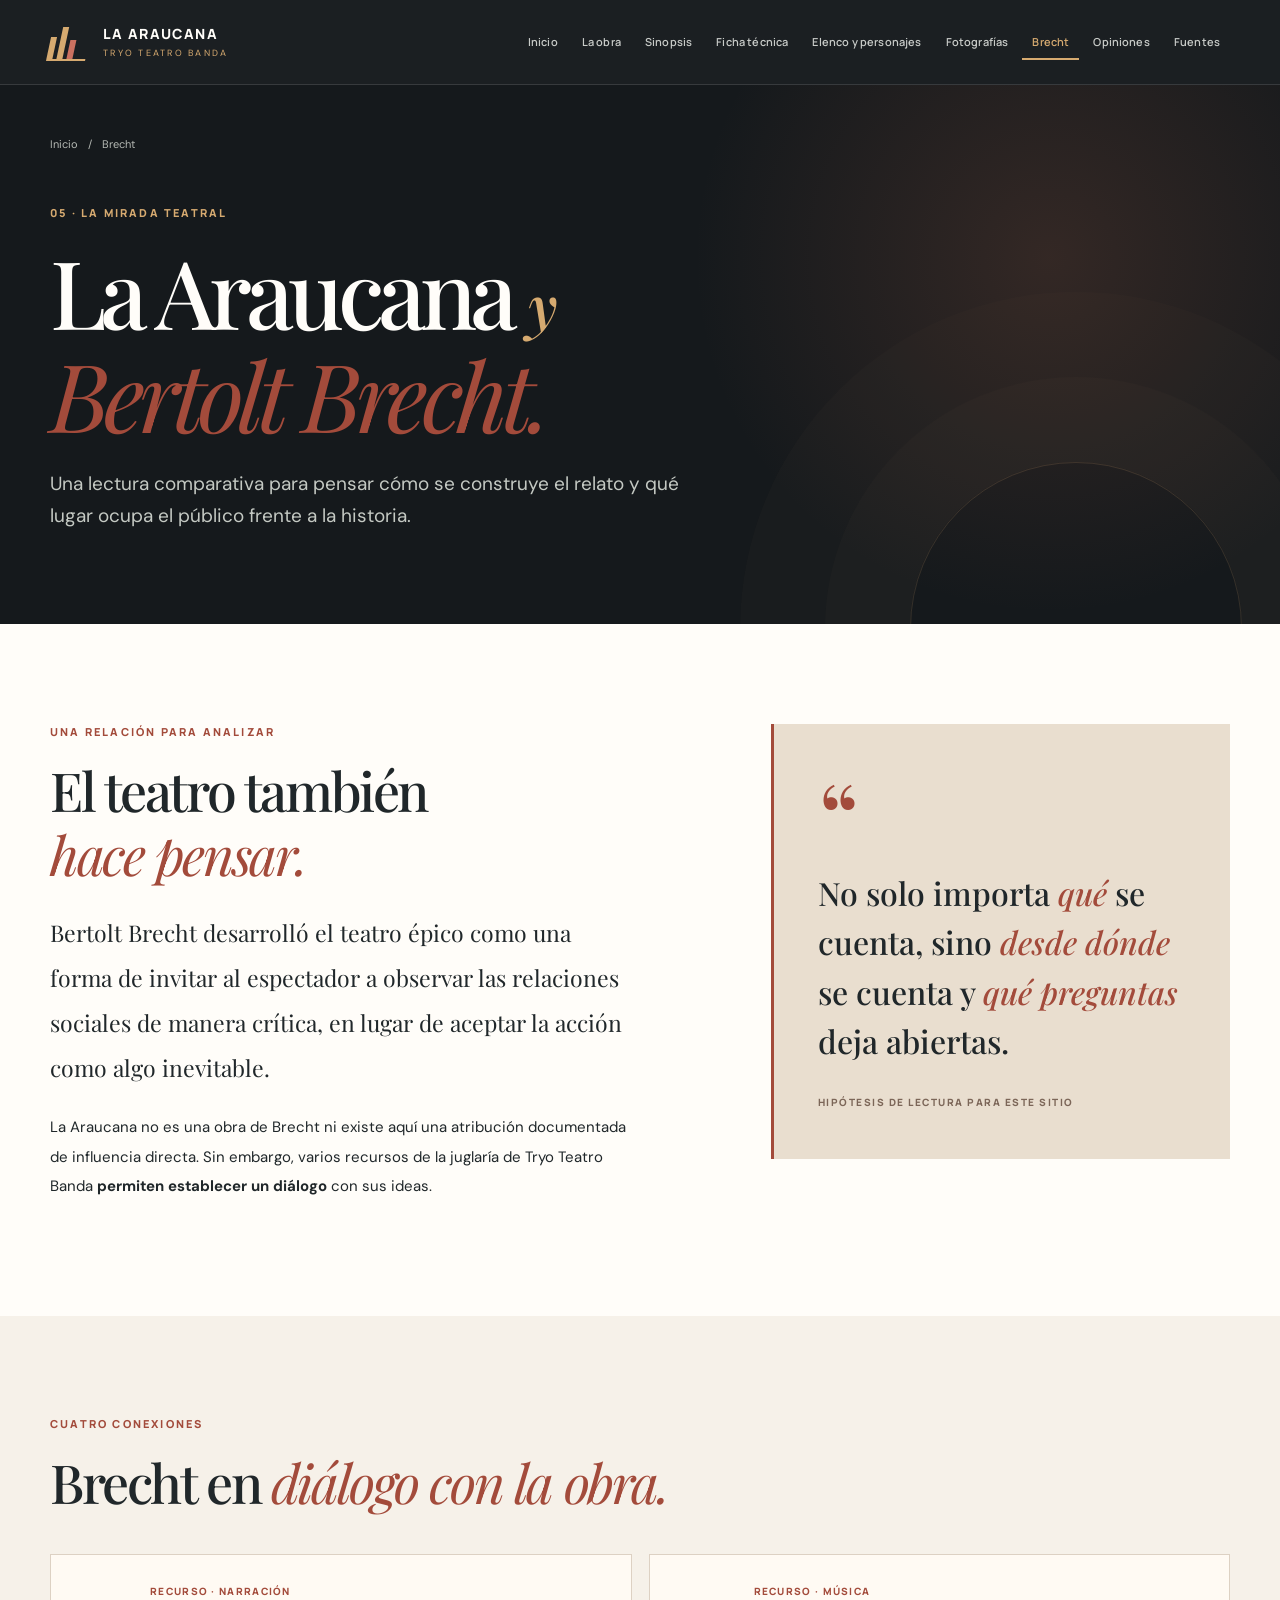
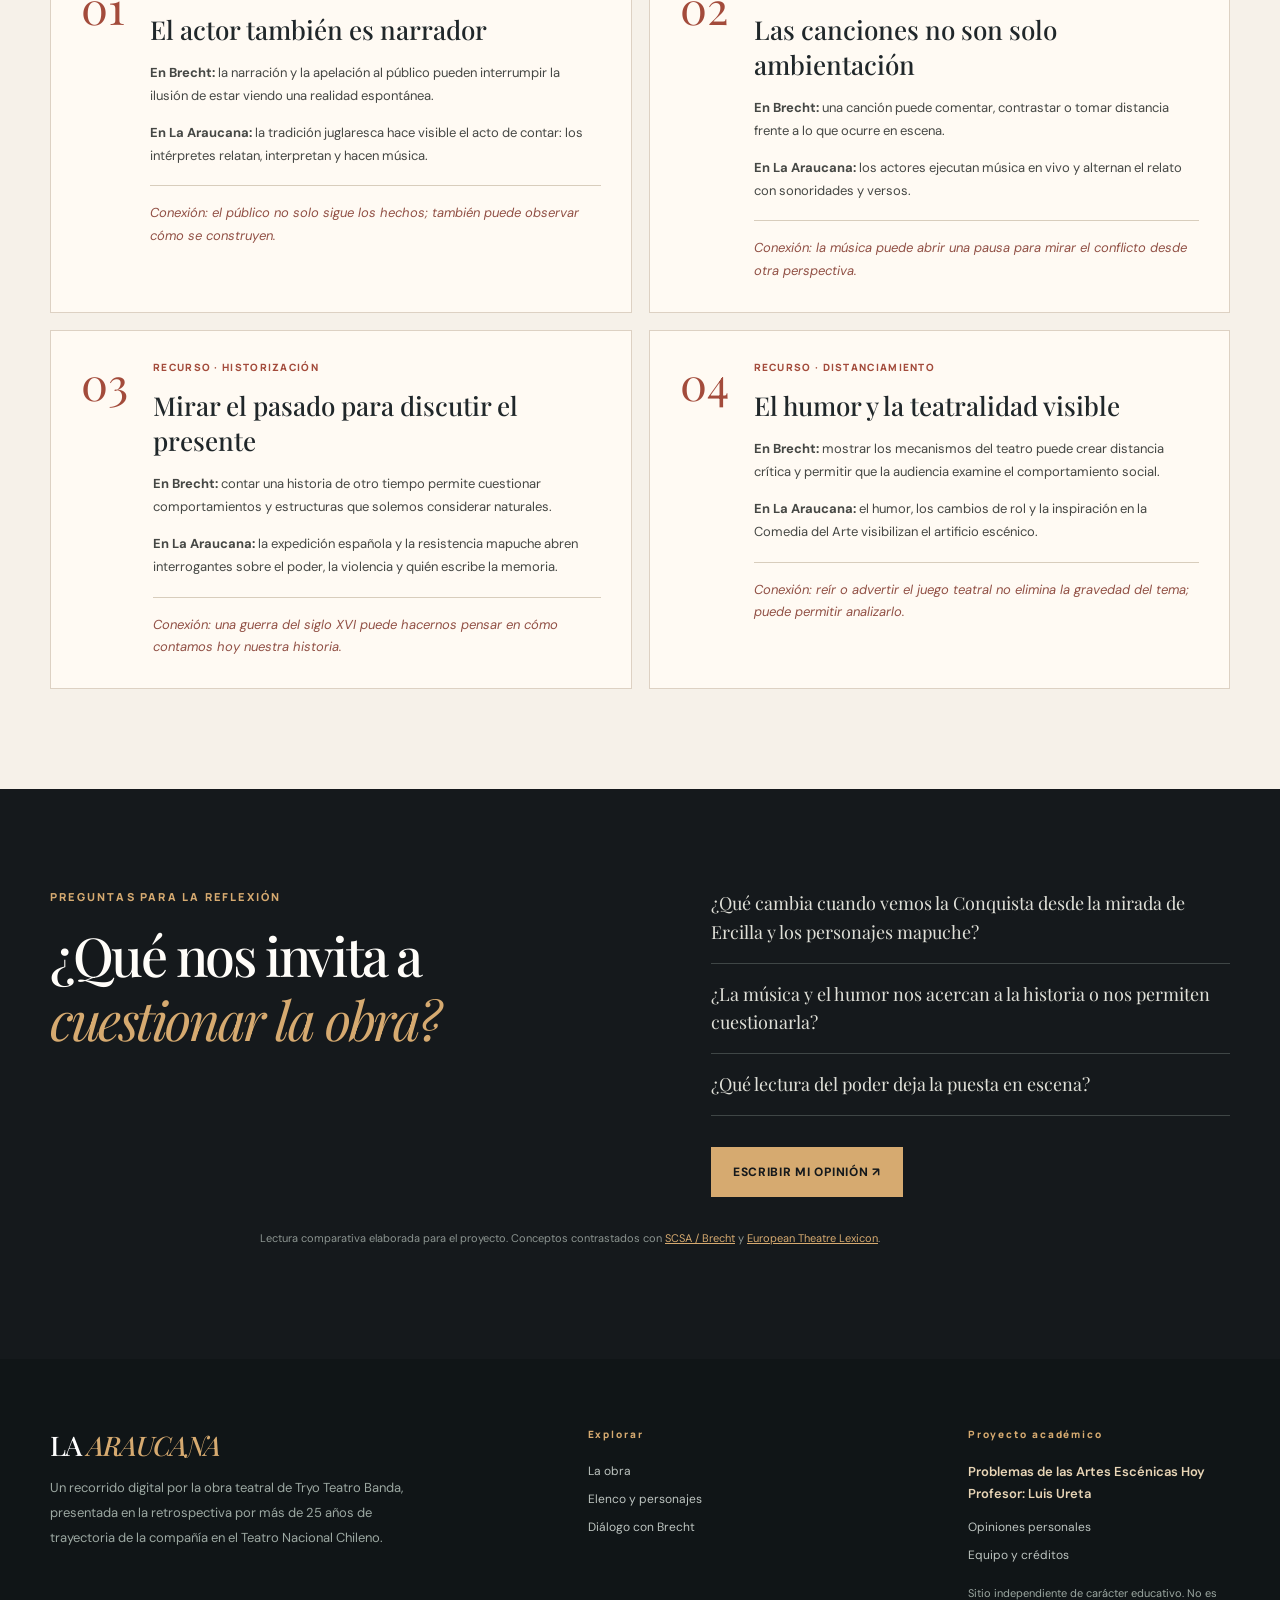
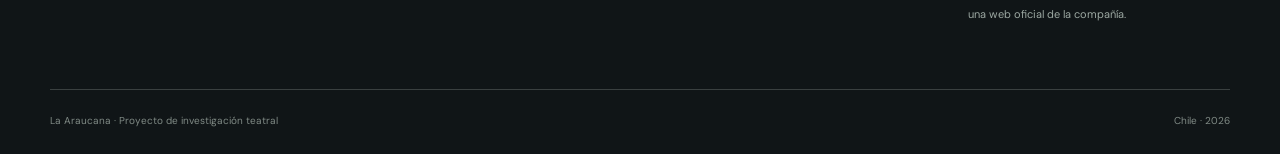
==== commit 4b011da8: "nav: mostrar nueva pestaña Sinopsis en brecht.html" ====
--- a/brecht.html
+++ b/brecht.html
@@ -18,7 +18,7 @@
     <div class="topbar-inner wrap">
       <a class="brand" href="index.html" aria-label="La Araucana, volver a inicio"><span class="mark" aria-hidden="true"><span></span><span></span><span></span></span><span class="brand-text"><strong>LA ARAUCANA</strong><small>TRYO TEATRO BANDA</small></span></a>
       <button class="menu-toggle" aria-label="Abrir navegación" aria-expanded="false" aria-controls="site-nav"><span></span><span></span><span></span></button>
-      <nav class="site-nav" id="site-nav" aria-label="Navegación principal"><a href="index.html" class="nav-link ">Inicio</a><a href="obra.html" class="nav-link ">La obra</a><a href="ficha.html" class="nav-link ">Ficha técnica</a><a href="elenco.html" class="nav-link ">Elenco y personajes</a><a href="galeria.html" class="nav-link ">Fotografías</a><a href="brecht.html" class="nav-link is-active">Brecht</a><a href="opiniones.html" class="nav-link ">Opiniones</a><a href="fuentes.html" class="nav-link ">Fuentes</a></nav>
+      <nav class="site-nav" id="site-nav" aria-label="Navegación principal"><a href="index.html" class="nav-link ">Inicio</a><a href="obra.html" class="nav-link ">La obra</a><a href="sinopsis.html" class="nav-link ">Sinopsis</a><a href="ficha.html" class="nav-link ">Ficha técnica</a><a href="elenco.html" class="nav-link ">Elenco y personajes</a><a href="galeria.html" class="nav-link ">Fotografías</a><a href="brecht.html" class="nav-link is-active">Brecht</a><a href="opiniones.html" class="nav-link ">Opiniones</a><a href="fuentes.html" class="nav-link ">Fuentes</a></nav>
     </div>
   </header>
   <main id="principal">
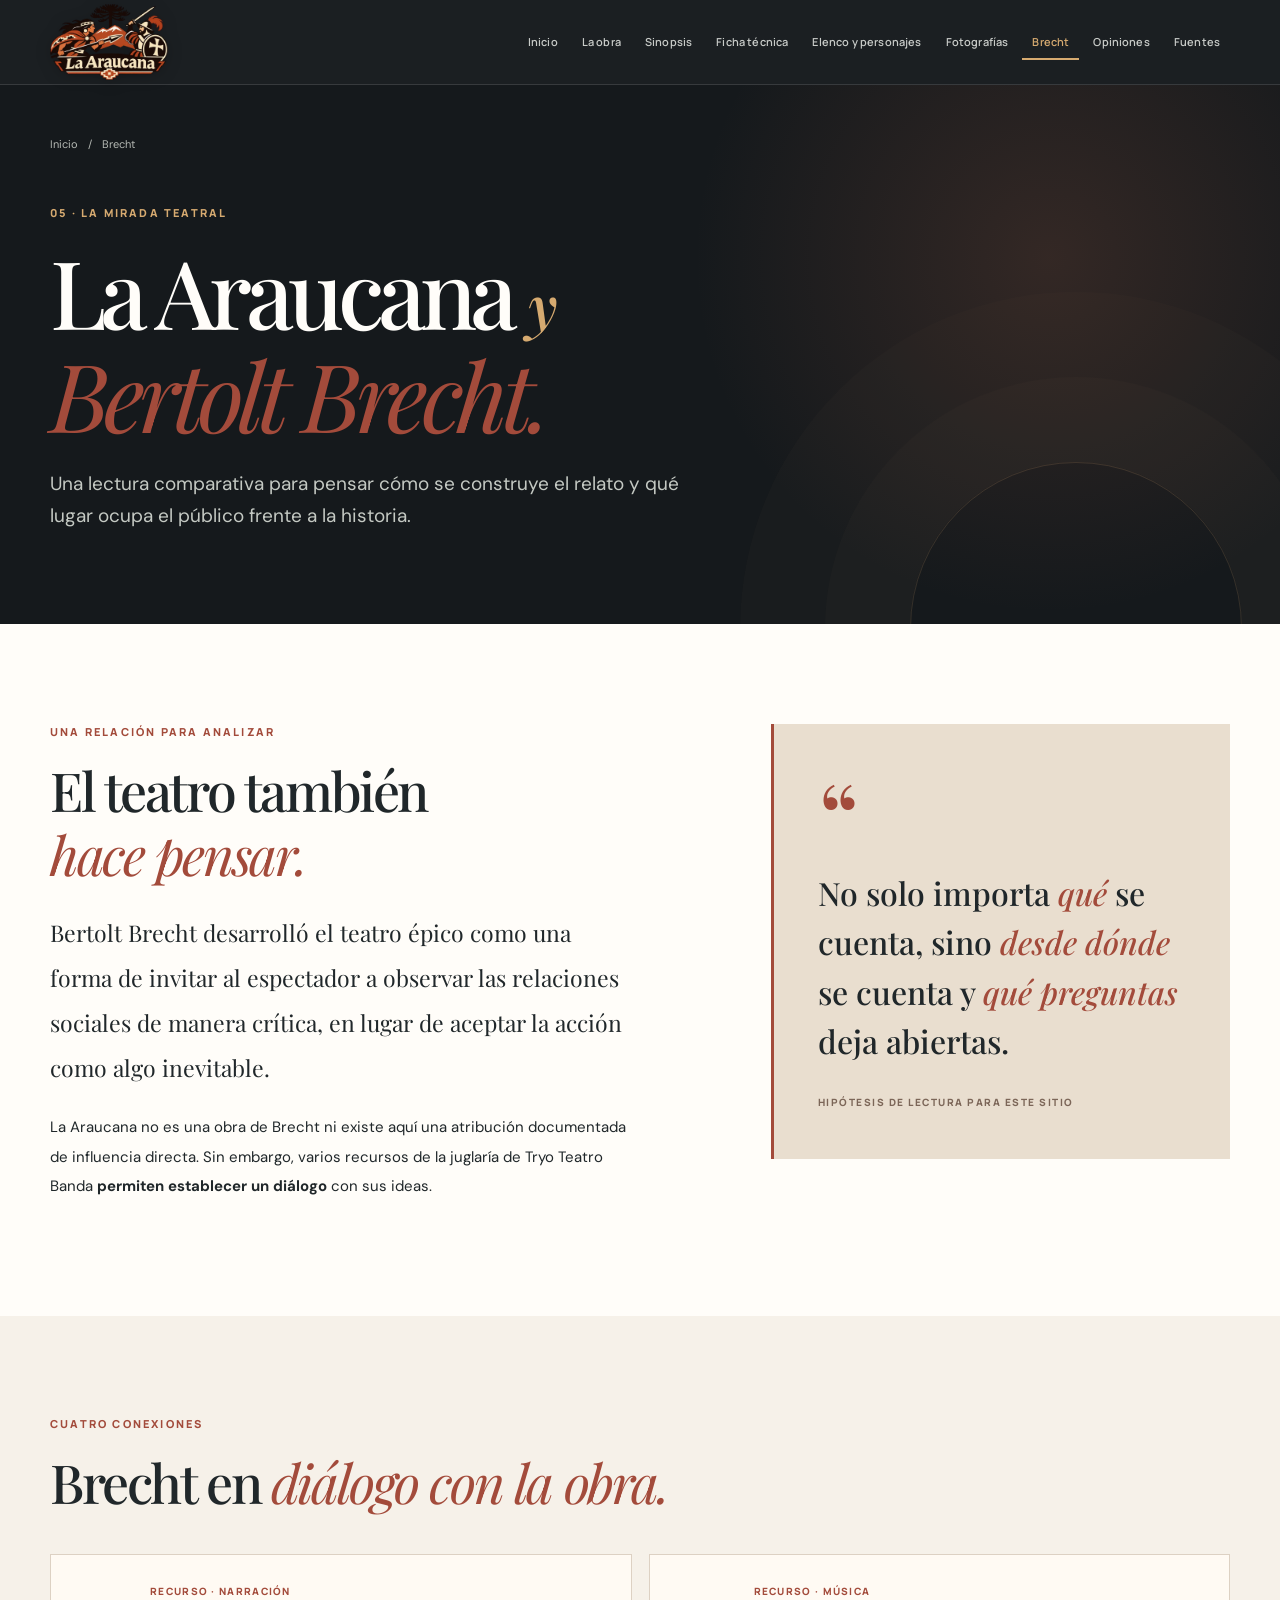
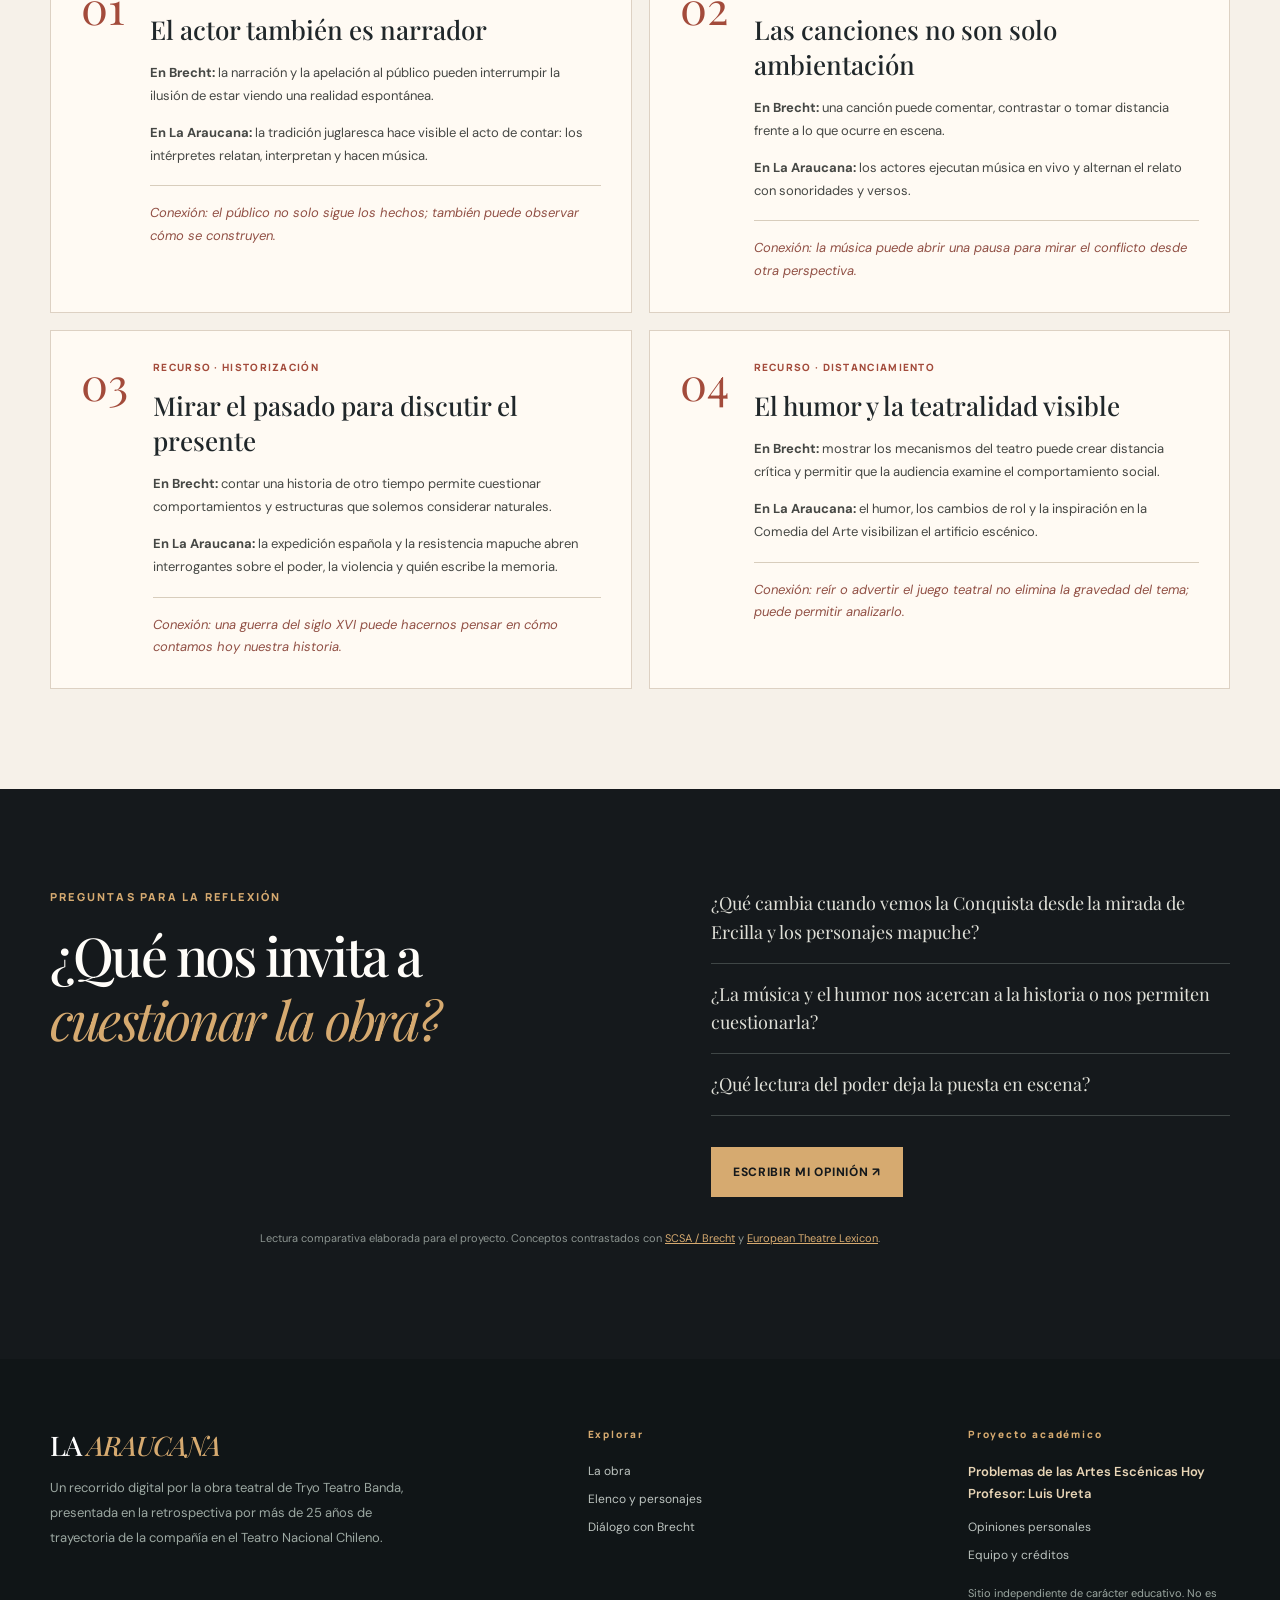
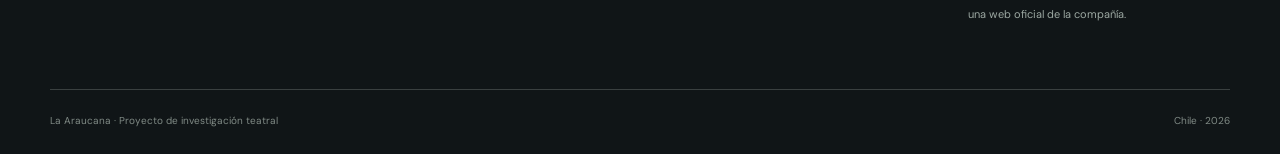
==== commit 4b55b443: "feat: integrar logo ilustrado en cabecera y portada responsive" ====
--- a/brecht.html
+++ b/brecht.html
@@ -16,7 +16,7 @@
   <a href="#principal" class="skip">Saltar al contenido</a>
   <header class="topbar">
     <div class="topbar-inner wrap">
-      <a class="brand" href="index.html" aria-label="La Araucana, volver a inicio"><span class="mark" aria-hidden="true"><span></span><span></span><span></span></span><span class="brand-text"><strong>LA ARAUCANA</strong><small>TRYO TEATRO BANDA</small></span></a>
+      <a class="brand" href="index.html" aria-label="La Araucana, volver a inicio"><img class="brand-logo" src="assets/logo-la-araucana.webp" alt="La Araucana" width="600" height="389" decoding="async"></a>
       <button class="menu-toggle" aria-label="Abrir navegación" aria-expanded="false" aria-controls="site-nav"><span></span><span></span><span></span></button>
       <nav class="site-nav" id="site-nav" aria-label="Navegación principal"><a href="index.html" class="nav-link ">Inicio</a><a href="obra.html" class="nav-link ">La obra</a><a href="sinopsis.html" class="nav-link ">Sinopsis</a><a href="ficha.html" class="nav-link ">Ficha técnica</a><a href="elenco.html" class="nav-link ">Elenco y personajes</a><a href="galeria.html" class="nav-link ">Fotografías</a><a href="brecht.html" class="nav-link is-active">Brecht</a><a href="opiniones.html" class="nav-link ">Opiniones</a><a href="fuentes.html" class="nav-link ">Fuentes</a></nav>
     </div>
--- a/css/styles.css
+++ b/css/styles.css
@@ -77,3 +77,12 @@
 @media(max-width:560px){.team-grid{grid-template-columns:1fr}.group-reviews .published-review h3{font-size:25px}}
 .shared-comments-shell{margin-top:34px;background:var(--white);border:1px solid var(--border);padding:36px}.shared-comments-heading{display:flex;align-items:center;gap:14px}.shared-comments-heading h3{font:500 27px/1.25 var(--font-heading);margin:4px 0 0}.comment-eyebrow{font:800 10px var(--font-display);color:var(--red);letter-spacing:.16em}.comments-explainer{font-size:14px;color:#4a4c49;max-width:760px;margin:18px 0 20px}.comment-system-status{font-size:13px;color:#5c5a54;background:#f4ebdf;border-left:3px solid var(--gold);padding:13px 16px;margin:0 0 20px}.comment-system-status[data-state="error"]{border-left-color:var(--red);color:#7d3426}.disqus-embed{min-height:120px}.comments-privacy{font-size:12px;color:var(--muted);margin:22px 0 0;border-top:1px solid var(--border);padding-top:16px}
 @media(max-width:750px){.shared-comments-shell{padding:24px 18px}.shared-comments-heading h3{font-size:23px}}
+
+/* BRANDING: emblema ilustrado transparente */
+.brand-logo{display:block;width:118px;height:auto;max-height:76px;object-fit:contain;filter:drop-shadow(0 2px 7px rgba(0,0,0,.25))}
+.hero-logo-card{height:560px;position:relative;display:flex;align-items:center;justify-content:center;padding:26px 19px 48px;overflow:hidden;border:1px solid #927457;background:radial-gradient(ellipse at 50% 42%,#e8d6b9 0%,#bd9c7b 50%,#60473a 100%);box-shadow:24px 24px 0 -12px #262e30,25px 25px 0 -12px #916d4e}
+.hero-logo-card:before{content:"";position:absolute;inset:17px;border:1px solid rgba(42,29,25,.24);pointer-events:none}
+.hero-logo-card img{position:relative;z-index:1;display:block;width:100%;max-width:515px;max-height:95%;height:auto;object-fit:contain;filter:drop-shadow(0 12px 12px rgba(29,21,19,.28))}
+.hero-logo-credit{position:absolute;bottom:18px;left:20px;right:20px;text-align:center;color:#38251d;font:800 10px/1.4 var(--font-display);letter-spacing:.15em;z-index:2}
+@media(max-width:850px){.brand-logo{width:100px;max-height:63px}.hero-logo-card{height:425px}}
+@media(max-width:560px){.brand-logo{width:88px;max-height:56px}.hero-logo-card{height:320px;padding:16px 12px 39px}.hero-logo-card:before{inset:10px}.hero-logo-credit{font-size:8px;bottom:12px;letter-spacing:.1em}}
